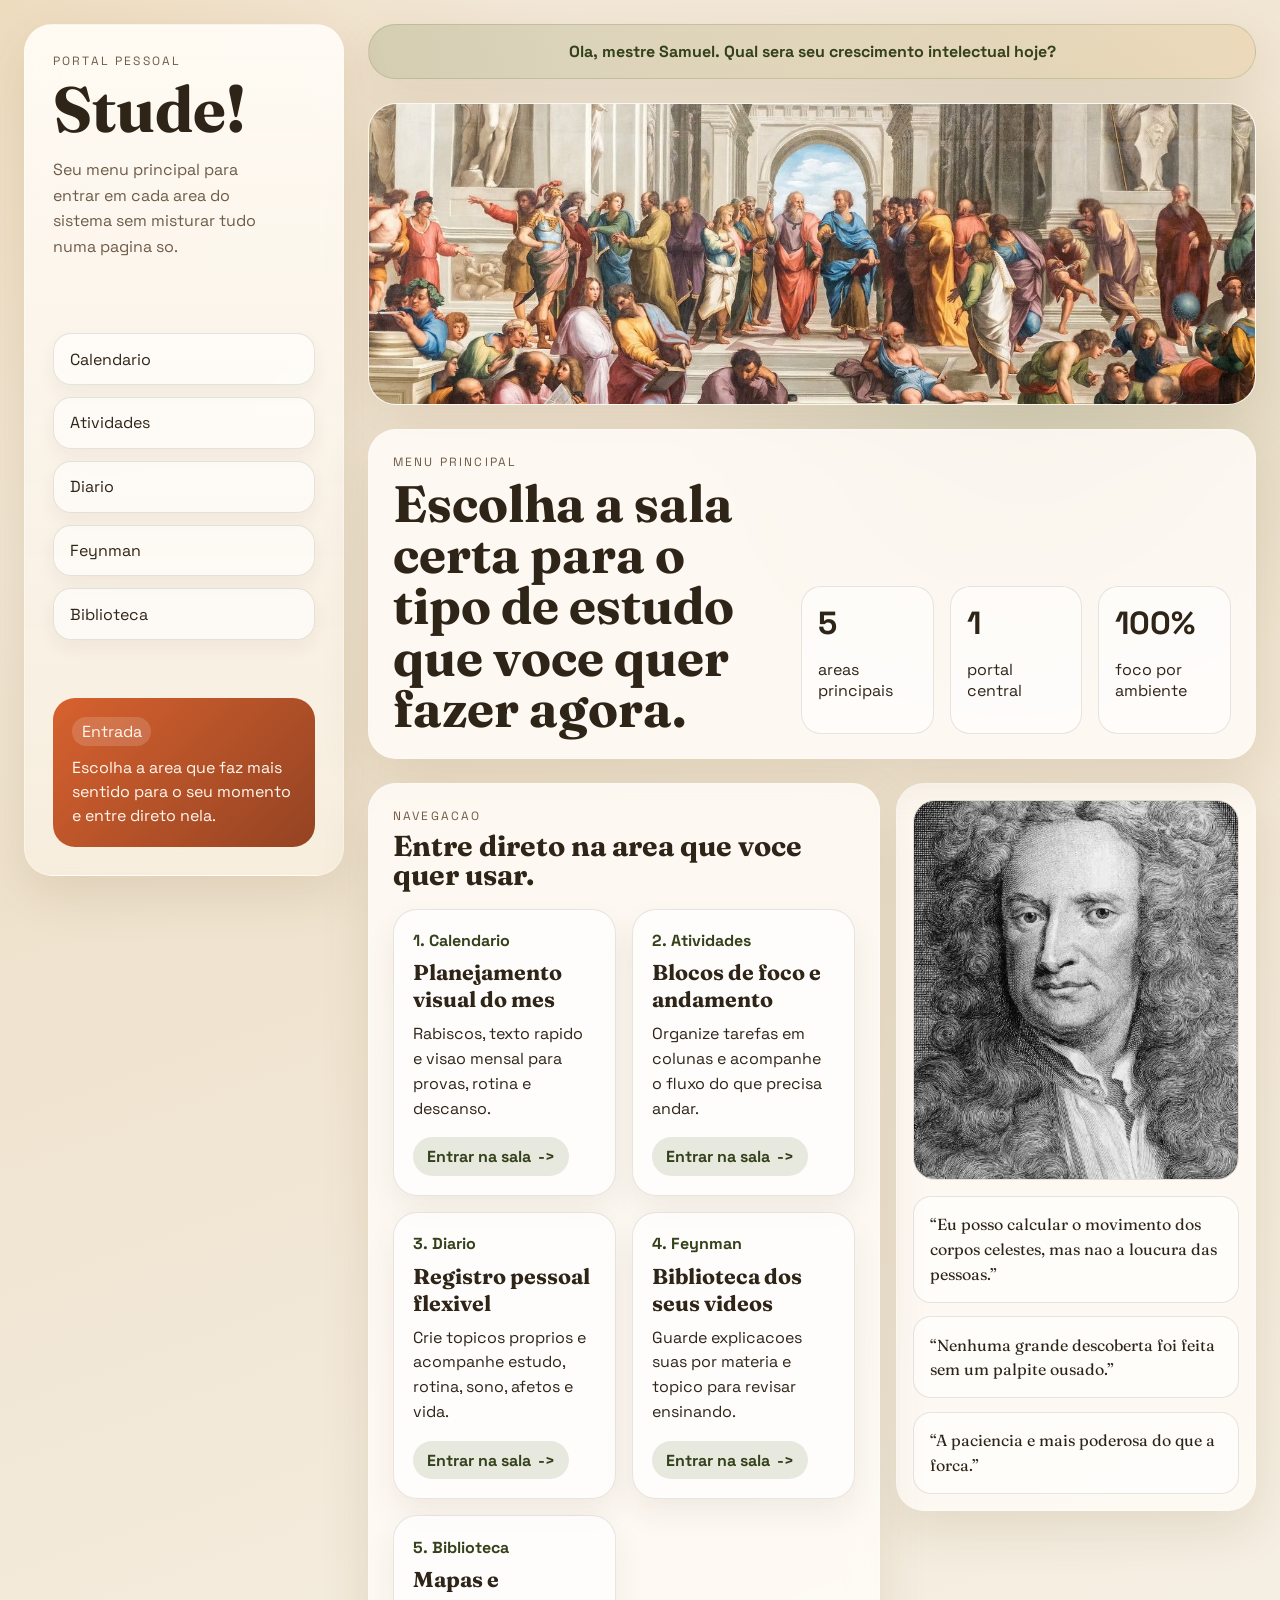
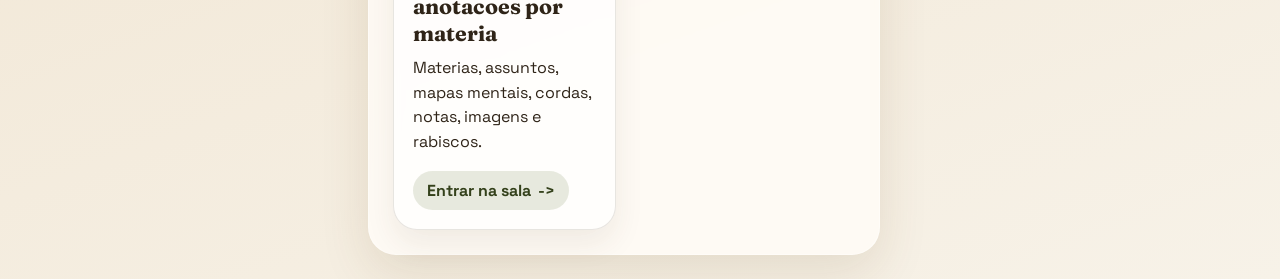
==== index.html @ 083d80e5 "Add files via upload" ====
<!DOCTYPE html>
<html lang="pt-BR">
  <head>
    <meta charset="UTF-8" />
    <meta name="viewport" content="width=device-width, initial-scale=1.0" />
    <title>Stude! | Menu Principal</title>
    <link rel="preconnect" href="https://fonts.googleapis.com" />
    <link rel="preconnect" href="https://fonts.gstatic.com" crossorigin />
    <link
      href="https://fonts.googleapis.com/css2?family=Space+Grotesk:wght@400;500;700&family=Fraunces:opsz,wght@9..144,600;9..144,700&display=swap"
      rel="stylesheet"
    />
    <link rel="stylesheet" href="./styles/style.css" />
  </head>
  <body>
    <div class="page-shell">
      <aside class="sidebar">
        <div>
          <p class="eyebrow">Portal pessoal</p>
          <h1>Stude!</h1>
          <p class="sidebar-copy">
            Seu menu principal para entrar em cada area do sistema sem misturar tudo numa pagina so.
          </p>
        </div>

        <nav class="section-nav" aria-label="Areas do site">
          <a href="./Calendario/index.html">Calendario</a>
          <a href="./Atividades/index.html">Atividades</a>
          <a href="./Diario/index.html">Diario</a>
          <a href="./Biblioteca de Feynman/index.html">Feynman</a>
          <a href="./Biblioteca de anotações/index.html">Biblioteca</a>
        </nav>

        <div class="insight-card">
          <span class="insight-label">Entrada</span>
          <p class="insight-text">
            Escolha a area que faz mais sentido para o seu momento e entre direto nela.
          </p>
        </div>
      </aside>

      <main class="content">
        <section class="welcome-banner">
          <p>Ola, mestre Samuel. Qual sera seu crescimento intelectual hoje?</p>
        </section>

        <section class="hero-image-banner">
          <img src="./assets/images/Recorte.jpg" alt="Recorte de A Escola de Atenas" />
        </section>

        <section class="hero-card">
          <div>
            <p class="eyebrow">Menu principal</p>
            <h2>Escolha a sala certa para o tipo de estudo que voce quer fazer agora.</h2>
          </div>
          <div class="hero-metrics portal-stats">
            <article>
              <span>5</span>
              <p>areas principais</p>
            </article>
            <article>
              <span>1</span>
              <p>portal central</p>
            </article>
            <article>
              <span>100%</span>
              <p>foco por ambiente</p>
            </article>
          </div>
        </section>

        <section class="home-layout">
          <section class="panel">
            <div class="panel-heading">
              <div>
                <p class="eyebrow">Navegacao</p>
                <h3>Entre direto na area que voce quer usar.</h3>
              </div>
            </div>

            <div class="portal-grid">
              <a class="portal-card" href="./Calendario/index.html">
                <p class="portal-kicker">1. Calendario</p>
                <h4>Planejamento visual do mes</h4>
                <p>Rabiscos, texto rapido e visao mensal para provas, rotina e descanso.</p>
                <span class="portal-action">Entrar na sala</span>
              </a>

              <a class="portal-card" href="./Atividades/index.html">
                <p class="portal-kicker">2. Atividades</p>
                <h4>Blocos de foco e andamento</h4>
                <p>Organize tarefas em colunas e acompanhe o fluxo do que precisa andar.</p>
                <span class="portal-action">Entrar na sala</span>
              </a>

              <a class="portal-card" href="./Diario/index.html">
                <p class="portal-kicker">3. Diario</p>
                <h4>Registro pessoal flexivel</h4>
                <p>Crie topicos proprios e acompanhe estudo, rotina, sono, afetos e vida.</p>
                <span class="portal-action">Entrar na sala</span>
              </a>

              <a class="portal-card" href="./Biblioteca de Feynman/index.html">
                <p class="portal-kicker">4. Feynman</p>
                <h4>Biblioteca dos seus videos</h4>
                <p>Guarde explicacoes suas por materia e topico para revisar ensinando.</p>
                <span class="portal-action">Entrar na sala</span>
              </a>

              <a class="portal-card" href="./Biblioteca de anotações/index.html">
                <p class="portal-kicker">5. Biblioteca</p>
                <h4>Mapas e anotacoes por materia</h4>
                <p>Materias, assuntos, mapas mentais, cordas, notas, imagens e rabiscos.</p>
                <span class="portal-action">Entrar na sala</span>
              </a>
            </div>
          </section>

          <aside class="quote-panel">
            <div class="quote-card">
              <img src="./assets/images/IsaacNewton.jpg" alt="Isaac Newton" />
              <div class="quote-list">
                <blockquote>
                  “Eu posso calcular o movimento dos corpos celestes, mas nao a loucura das pessoas.”
                </blockquote>
                <blockquote>
                  “Nenhuma grande descoberta foi feita sem um palpite ousado.”
                </blockquote>
                <blockquote>
                  “A paciencia e mais poderosa do que a forca.”
                </blockquote>
              </div>
            </div>
          </aside>
        </section>
      </main>
    </div>
  </body>
</html>
---- styles/style.css ----
:root {
  --bg: #f5efe4;
  --bg-soft: #fbf6ee;
  --card: rgba(255, 252, 247, 0.85);
  --card-strong: #fffdf8;
  --line: rgba(61, 43, 24, 0.12);
  --text: #2f2418;
  --muted: #6e5c48;
  --accent: #556b2f;
  --accent-dark: #34411b;
  --sage: #688b68;
  --gold: #d6a54a;
  --shadow: 0 18px 50px rgba(97, 62, 20, 0.12);
  --radius-xl: 28px;
  --radius-lg: 20px;
  --radius-md: 14px;
}

* {
  box-sizing: border-box;
}

html {
  scroll-behavior: smooth;
}

body {
  margin: 0;
  min-height: 100vh;
  color: var(--text);
  font-family: "Space Grotesk", sans-serif;
  background:
    radial-gradient(circle at top left, rgba(214, 165, 74, 0.2), transparent 25%),
    radial-gradient(circle at 80% 20%, rgba(104, 139, 104, 0.18), transparent 20%),
    linear-gradient(160deg, #f4eadc 0%, #efe2cd 38%, #f7f2e8 100%);
}

button,
input,
select,
textarea {
  font: inherit;
}

button {
  cursor: pointer;
  border: 0;
  border-radius: 999px;
  background: var(--accent);
  color: #fff8f0;
  padding: 0.85rem 1.2rem;
  transition: transform 180ms ease, box-shadow 180ms ease, background 180ms ease;
}

button:hover {
  transform: translateY(-1px);
  box-shadow: 0 10px 20px rgba(52, 65, 27, 0.22);
}

button:disabled {
  cursor: not-allowed;
  opacity: 0.45;
  box-shadow: none;
  transform: none;
}

.ghost-button {
  background: rgba(255, 255, 255, 0.6);
  color: var(--text);
  border: 1px solid var(--line);
}

input,
select,
textarea {
  width: 100%;
  border: 1px solid var(--line);
  background: rgba(255, 255, 255, 0.72);
  border-radius: 16px;
  padding: 0.9rem 1rem;
  color: var(--text);
}

textarea {
  resize: vertical;
}

.page-shell {
  display: grid;
  grid-template-columns: 320px 1fr;
  gap: 1.5rem;
  padding: 1.5rem;
}

.sidebar,
.hero-card,
.panel {
  border: 1px solid rgba(255, 255, 255, 0.35);
  box-shadow: var(--shadow);
  backdrop-filter: blur(14px);
}

.sidebar {
  position: sticky;
  top: 1.5rem;
  align-self: start;
  min-height: calc(100vh - 3rem);
  padding: 1.75rem;
  border-radius: var(--radius-xl);
  background:
    linear-gradient(180deg, rgba(255, 251, 245, 0.95), rgba(247, 238, 223, 0.9));
  display: flex;
  flex-direction: column;
  justify-content: space-between;
}

.eyebrow {
  margin: 0 0 0.5rem;
  text-transform: uppercase;
  letter-spacing: 0.18em;
  font-size: 0.75rem;
  color: var(--muted);
}

.sidebar h1,
.hero-card h2,
.panel h3 {
  font-family: "Fraunces", serif;
  line-height: 1;
  margin: 0;
}

.sidebar h1 {
  font-size: clamp(2.8rem, 5vw, 4rem);
}

.sidebar-copy {
  color: var(--muted);
  line-height: 1.6;
  max-width: 22ch;
}

.section-nav {
  display: grid;
  gap: 0.75rem;
  margin: 2rem 0;
}

.section-nav a {
  display: flex;
  align-items: center;
  justify-content: space-between;
  color: var(--text);
  text-decoration: none;
  padding: 0.9rem 1rem;
  border-radius: 18px;
  background: rgba(255, 255, 255, 0.58);
  border: 1px solid var(--line);
  box-shadow: 0 8px 18px rgba(77, 55, 25, 0.06);
  transition: transform 180ms ease, box-shadow 180ms ease, border-color 180ms ease;
}

.section-nav a:hover {
  transform: translateY(-2px);
  box-shadow: 0 14px 24px rgba(77, 55, 25, 0.1);
  border-color: rgba(85, 107, 47, 0.3);
}

.insight-card {
  background: linear-gradient(135deg, rgba(212, 85, 31, 0.92), rgba(139, 52, 18, 0.92));
  color: #fff8ef;
  padding: 1.2rem;
  border-radius: 22px;
}

.insight-label {
  display: inline-block;
  margin-bottom: 0.6rem;
  padding: 0.25rem 0.6rem;
  border-radius: 999px;
  background: rgba(255, 255, 255, 0.15);
}

.insight-text {
  margin: 0;
  line-height: 1.5;
}

.content {
  display: grid;
  gap: 1.5rem;
}

.hero-image-banner {
  overflow: hidden;
  border-radius: var(--radius-xl);
  border: 1px solid rgba(255, 255, 255, 0.35);
  box-shadow: var(--shadow);
  background: rgba(255, 252, 247, 0.72);
  min-height: 220px;
}

.hero-image-banner img {
  display: block;
  width: 100%;
  height: 300px;
  object-fit: cover;
  object-position: center 36%;
}

.welcome-banner {
  padding: 1rem 1.4rem;
  border-radius: 999px;
  background: linear-gradient(90deg, rgba(85, 107, 47, 0.18), rgba(214, 165, 74, 0.18));
  border: 1px solid rgba(85, 107, 47, 0.18);
  box-shadow: var(--shadow);
}

.welcome-banner p {
  margin: 0;
  text-align: center;
  font-weight: 700;
  color: var(--accent-dark);
}

.hero-card,
.panel {
  background: var(--card);
  border-radius: var(--radius-xl);
  padding: 1.5rem;
}

.hero-card {
  display: flex;
  justify-content: space-between;
  gap: 1rem;
  align-items: end;
}

.hero-card h2 {
  max-width: 12ch;
  font-size: clamp(2rem, 4vw, 3.5rem);
}

.hero-metrics {
  display: grid;
  grid-template-columns: repeat(3, minmax(110px, 1fr));
  gap: 1rem;
  width: min(460px, 100%);
}

.hero-metrics article {
  padding: 1rem;
  border-radius: 20px;
  background: rgba(255, 255, 255, 0.62);
  border: 1px solid var(--line);
}

.hero-metrics span {
  display: block;
  font-size: 2rem;
  font-weight: 700;
}

.portal-grid {
  display: grid;
  grid-template-columns: repeat(auto-fit, minmax(220px, 1fr));
  gap: 1rem;
}

.home-layout {
  display: grid;
  grid-template-columns: minmax(0, 1.4fr) 360px;
  gap: 1rem;
  align-items: start;
}

.portal-card {
  display: block;
  padding: 1.2rem;
  border-radius: 24px;
  text-decoration: none;
  color: var(--text);
  background: rgba(255, 255, 255, 0.68);
  border: 1px solid var(--line);
  box-shadow: 0 14px 30px rgba(77, 55, 25, 0.08);
  transition: transform 180ms ease, box-shadow 180ms ease, border-color 180ms ease;
}

.portal-card:hover {
  transform: translateY(-4px);
  box-shadow: 0 18px 34px rgba(77, 55, 25, 0.14);
  border-color: rgba(85, 107, 47, 0.28);
}

.portal-card h4 {
  margin: 0.35rem 0 0.55rem;
  font-size: 1.35rem;
  font-family: "Fraunces", serif;
}

.portal-card p {
  margin: 0;
  line-height: 1.55;
}

.portal-kicker {
  color: var(--accent-dark);
  font-weight: 700;
}

.portal-action {
  display: inline-flex;
  align-items: center;
  gap: 0.45rem;
  margin-top: 1rem;
  padding: 0.55rem 0.85rem;
  border-radius: 999px;
  background: rgba(85, 107, 47, 0.14);
  color: var(--accent-dark);
  font-weight: 700;
}

.portal-action::after {
  content: "->";
}

.quote-panel {
  display: grid;
}

.quote-card {
  padding: 1rem;
  border-radius: var(--radius-xl);
  background: rgba(255, 252, 247, 0.82);
  border: 1px solid rgba(255, 255, 255, 0.35);
  box-shadow: var(--shadow);
}

.quote-card img {
  display: block;
  width: 100%;
  height: 380px;
  object-fit: cover;
  object-position: center top;
  border-radius: 22px;
  border: 1px solid var(--line);
}

.quote-list {
  display: grid;
  gap: 0.85rem;
  margin-top: 1rem;
}

.quote-list blockquote {
  margin: 0;
  padding: 0.95rem 1rem;
  border-radius: 18px;
  background: rgba(255, 255, 255, 0.64);
  border: 1px solid var(--line);
  color: var(--text);
  line-height: 1.55;
  font-family: "Fraunces", serif;
  font-size: 1rem;
}

.panel-heading {
  display: flex;
  justify-content: space-between;
  gap: 1rem;
  align-items: start;
  margin-bottom: 1.2rem;
}

.panel-heading h3 {
  font-size: clamp(1.8rem, 2vw, 2.4rem);
}

.month-controls,
.task-form,
.video-form,
.video-toolbar {
  display: flex;
  gap: 0.75rem;
  align-items: center;
  flex-wrap: wrap;
}

.calendar-layout {
  display: grid;
  grid-template-columns: 1.4fr 320px;
  gap: 1rem;
}

.calendar-surface {
  position: relative;
  min-height: 620px;
  border-radius: 26px;
  overflow: hidden;
  border: 1px solid var(--line);
  background:
    linear-gradient(180deg, rgba(255, 255, 255, 0.95), rgba(250, 243, 232, 0.92));
}

.calendar-grid {
  position: relative;
  z-index: 1;
  display: grid;
  grid-template-columns: repeat(7, minmax(0, 1fr));
  grid-auto-rows: 1fr;
  height: 100%;
}

.calendar-weekday,
.calendar-day {
  padding: 0.9rem;
  border-right: 1px solid var(--line);
  border-bottom: 1px solid var(--line);
}

.calendar-weekday {
  min-height: 64px;
  background: rgba(212, 85, 31, 0.08);
  font-size: 0.82rem;
  text-transform: uppercase;
  letter-spacing: 0.12em;
}

.calendar-day {
  min-height: 110px;
}

.calendar-day.muted {
  color: rgba(47, 36, 24, 0.35);
  background: rgba(255, 255, 255, 0.4);
}

.calendar-day strong {
  display: inline-flex;
  width: 2rem;
  height: 2rem;
  border-radius: 999px;
  align-items: center;
  justify-content: center;
}

.calendar-day.today strong {
  background: rgba(104, 139, 104, 0.16);
  color: var(--sage);
}

#calendarCanvas {
  position: absolute;
  inset: 0;
  z-index: 2;
  width: 100%;
  height: 100%;
  touch-action: none;
}

.toolbox {
  display: grid;
  gap: 0.9rem;
  align-content: start;
  padding: 1rem;
  border-radius: 22px;
  background: rgba(255, 255, 255, 0.6);
  border: 1px solid var(--line);
}

.toolbox label {
  display: grid;
  gap: 0.5rem;
  font-size: 0.95rem;
  color: var(--muted);
}

.tool-actions {
  display: grid;
  gap: 0.75rem;
}

.board {
  display: grid;
  grid-template-columns: repeat(3, minmax(0, 1fr));
  gap: 1rem;
}

.board-column {
  background: rgba(255, 255, 255, 0.56);
  border: 1px solid var(--line);
  border-radius: 22px;
  padding: 1rem;
  min-height: 340px;
}

.board-column header {
  display: flex;
  justify-content: space-between;
  align-items: center;
  margin-bottom: 1rem;
}

.column-title {
  font-weight: 700;
  margin: 0;
}

.column-count {
  background: rgba(104, 139, 104, 0.14);
  color: var(--sage);
  border-radius: 999px;
  padding: 0.2rem 0.6rem;
}

.task-list {
  min-height: 220px;
  display: grid;
  gap: 0.8rem;
}

.task-card {
  border-radius: 18px;
  background: var(--card-strong);
  border: 1px solid var(--line);
  padding: 0.95rem;
  box-shadow: 0 10px 18px rgba(77, 55, 25, 0.08);
}

.task-card[draggable="true"] {
  cursor: grab;
}

.task-meta {
  display: flex;
  justify-content: space-between;
  gap: 0.5rem;
  color: var(--muted);
  font-size: 0.88rem;
}

.task-card p {
  margin: 0.35rem 0 0;
}

.card-actions {
  display: flex;
  justify-content: flex-end;
  margin-top: 0.8rem;
}

.inline-remove {
  padding: 0.45rem 0.8rem;
  font-size: 0.85rem;
  background: rgba(47, 36, 24, 0.08);
  color: var(--text);
  box-shadow: none;
}

.inline-remove:hover {
  box-shadow: none;
}

.journal-layout {
  display: grid;
  grid-template-columns: 360px 1fr;
  gap: 1rem;
}

.journal-form,
.journal-entries {
  background: rgba(255, 255, 255, 0.55);
  border: 1px solid var(--line);
  border-radius: 22px;
  padding: 1rem;
}

.journal-form {
  display: grid;
  gap: 0.85rem;
}

.journal-builder,
.journal-form label {
  display: grid;
  gap: 0.45rem;
  color: var(--muted);
}

.journal-builder {
  padding: 1rem;
  border-radius: 18px;
  background: rgba(255, 255, 255, 0.52);
  border: 1px solid var(--line);
}

.journal-builder-header {
  display: grid;
  gap: 0.75rem;
}

.journal-builder-header p {
  margin: 0;
  font-weight: 700;
  color: var(--text);
}

.journal-topic-actions {
  display: flex;
  gap: 0.75rem;
  flex-wrap: wrap;
}

.journal-topic-actions input {
  flex: 1 1 220px;
}

.journal-dynamic-fields {
  display: grid;
  gap: 0.85rem;
}

.journal-field-card {
  display: grid;
  gap: 0.45rem;
}

.journal-field-header {
  display: flex;
  align-items: center;
  justify-content: space-between;
  gap: 0.75rem;
}

.journal-field-header span {
  font-weight: 700;
  color: var(--text);
}

.journal-entries {
  display: grid;
  gap: 0.9rem;
}

.journal-topics {
  display: grid;
  gap: 0.55rem;
  margin-top: 0.8rem;
}

.journal-entry,
.video-card {
  border-radius: 20px;
  background: var(--card-strong);
  padding: 1rem;
  border: 1px solid var(--line);
}

.journal-entry h4,
.video-card h4 {
  margin: 0 0 0.4rem;
  font-size: 1.05rem;
}

.journal-entry p,
.video-card p {
  margin: 0.35rem 0;
  line-height: 1.5;
}

.entry-date,
.video-subject {
  color: var(--accent-dark);
  font-weight: 700;
}

.video-library {
  display: grid;
  grid-template-columns: repeat(auto-fit, minmax(230px, 1fr));
  gap: 1rem;
}

.video-tags {
  display: flex;
  gap: 0.45rem;
  flex-wrap: wrap;
  margin-top: 0.75rem;
}

.video-tags span {
  padding: 0.3rem 0.6rem;
  border-radius: 999px;
  background: rgba(214, 165, 74, 0.18);
  color: #8a661f;
  font-size: 0.84rem;
}

.video-link {
  display: inline-flex;
  margin-top: 0.85rem;
  color: var(--accent-dark);
  font-weight: 700;
  text-decoration: none;
}

.hidden {
  display: none !important;
}

.empty-state {
  padding: 1.5rem;
  border-radius: 18px;
  border: 1px dashed rgba(61, 43, 24, 0.18);
  color: var(--muted);
  background: rgba(255, 255, 255, 0.4);
}

.notes-layout {
  display: grid;
  grid-template-columns: 260px minmax(0, 1fr) 340px;
  gap: 1rem;
}

.notes-sidebar-card,
.notes-panel-card,
.notes-workspace,
.map-stage-shell {
  background: rgba(255, 255, 255, 0.58);
  border: 1px solid var(--line);
  border-radius: 22px;
}

.notes-sidebar-card,
.notes-panel-card {
  padding: 1rem;
}

.notes-sidebar-header h4,
.notes-workspace-header h4,
.subject-notes-header h4 {
  margin: 0;
  font-size: 1.2rem;
  font-family: "Fraunces", serif;
}

.notes-category {
  margin-top: 1rem;
}

.notes-category-toggle {
  width: 100%;
  text-align: left;
  background: rgba(255, 255, 255, 0.72);
  color: var(--text);
  border: 1px solid var(--line);
}

.notes-subject-list {
  display: grid;
  gap: 0.55rem;
  margin-top: 0.75rem;
}

.subject-chip {
  width: 100%;
  text-align: left;
  background: rgba(255, 248, 240, 0.95);
  color: var(--text);
  border: 1px solid transparent;
  box-shadow: none;
}

.subject-chip.active {
  border-color: rgba(212, 85, 31, 0.4);
  background: rgba(212, 85, 31, 0.12);
}

.notes-subject-add {
  display: grid;
  gap: 0.6rem;
  margin-top: 0.75rem;
}

.notes-workspace {
  padding: 1rem;
  display: grid;
  gap: 1rem;
  min-width: 0;
}

.notes-workspace-header {
  display: flex;
  justify-content: space-between;
  gap: 1rem;
  align-items: start;
}

.topic-bar {
  display: flex;
  justify-content: space-between;
  gap: 1rem;
  align-items: center;
  padding: 0.9rem 1rem;
  border-radius: 18px;
  background: rgba(255, 255, 255, 0.55);
  border: 1px solid var(--line);
}

.topic-bar strong {
  display: block;
  font-size: 1.05rem;
}

.topic-actions {
  display: flex;
  gap: 0.75rem;
  align-items: center;
  flex-wrap: wrap;
}

.topic-actions select,
.topic-actions input {
  min-width: 180px;
}

.workspace-meta {
  margin: 0.3rem 0 0;
  color: var(--muted);
}

.node-creator,
.exact-sketch-tools,
.notes-editor-controls,
.notes-editor-toolbar,
.notes-editor-actions {
  display: flex;
  gap: 0.75rem;
  flex-wrap: wrap;
  align-items: center;
}

.node-creator input {
  min-width: 180px;
}

.exact-sketch-tools {
  padding: 0.9rem 1rem;
  background: rgba(29, 78, 216, 0.08);
  border-radius: 18px;
}

.map-connection-status {
  color: var(--accent-dark);
  font-weight: 700;
}

.exact-sketch-tools label {
  display: grid;
  gap: 0.35rem;
  color: var(--muted);
}

.map-stage-shell {
  padding: 0.8rem;
  overflow: hidden;
  min-width: 0;
}

.map-stage {
  position: relative;
  overflow: auto;
  width: 100%;
  height: 680px;
  border-radius: 20px;
  background:
    linear-gradient(rgba(61, 43, 24, 0.06) 1px, transparent 1px),
    linear-gradient(90deg, rgba(61, 43, 24, 0.06) 1px, transparent 1px),
    linear-gradient(180deg, rgba(255, 255, 255, 0.94), rgba(248, 241, 229, 0.95));
  background-size: 32px 32px, 32px 32px, auto;
}

.map-stage:fullscreen {
  width: 100vw;
  height: 100vh;
  padding: 1rem;
  border-radius: 0;
  background:
    linear-gradient(rgba(61, 43, 24, 0.06) 1px, transparent 1px),
    linear-gradient(90deg, rgba(61, 43, 24, 0.06) 1px, transparent 1px),
    linear-gradient(180deg, rgba(255, 255, 255, 0.98), rgba(248, 241, 229, 0.98));
  background-size: 32px 32px, 32px 32px, auto;
}

.map-viewport {
  position: relative;
}

.map-plane {
  position: relative;
  width: 1800px;
  height: 1200px;
  isolation: isolate;
  transform-origin: top left;
}

.map-connections {
  position: absolute;
  inset: 0;
  width: 100%;
  height: 100%;
  z-index: 1;
  pointer-events: none;
}

.map-node {
  position: absolute;
  width: 220px;
  min-height: 110px;
  border-radius: 20px;
  padding: 0.95rem;
  background: rgba(255, 253, 248, 0.96);
  border: 1px solid var(--line);
  box-shadow: 0 12px 25px rgba(77, 55, 25, 0.12);
  user-select: none;
  z-index: 3;
  overflow: hidden;
  border-left: 8px solid var(--node-color, var(--accent));
}

.map-node.active {
  outline: 2px solid rgba(212, 85, 31, 0.38);
}

.map-node.pending-link {
  outline: 2px dashed rgba(29, 78, 216, 0.5);
}

.map-node-header {
  display: flex;
  justify-content: space-between;
  gap: 0.5rem;
  align-items: start;
}

.map-node-header strong {
  display: block;
  font-size: 1rem;
}

.map-node-header span {
  color: var(--muted);
  font-size: 0.8rem;
}

.map-node-body {
  margin-top: 0.8rem;
  color: var(--muted);
  line-height: 1.45;
  white-space: pre-wrap;
}

.map-node-image {
  width: 100%;
  height: 120px;
  object-fit: cover;
  border-radius: 14px;
  margin-top: 0.8rem;
  border: 1px solid rgba(61, 43, 24, 0.12);
}

.map-node-actions {
  display: flex;
  justify-content: space-between;
  gap: 0.5rem;
  margin-top: 0.85rem;
}

.map-node-actions button {
  padding: 0.4rem 0.7rem;
}

.map-node-resize {
  position: absolute;
  right: 8px;
  bottom: 8px;
  width: 18px;
  height: 18px;
  border-radius: 6px;
  border: 1px solid rgba(61, 43, 24, 0.18);
  background:
    linear-gradient(135deg, transparent 0 45%, rgba(61, 43, 24, 0.22) 45% 55%, transparent 55% 100%);
  cursor: nwse-resize;
}

.map-sketch-canvas {
  position: absolute;
  inset: 0;
  width: 100%;
  height: 100%;
  pointer-events: auto;
  z-index: 0;
}

.map-connection-path {
  cursor: pointer;
  pointer-events: stroke;
  transition: stroke 160ms ease, stroke-width 160ms ease;
}

.map-connection-path:hover {
  stroke: rgba(212, 85, 31, 0.8);
  stroke-width: 5;
}

.notes-panel-card {
  display: grid;
  gap: 1rem;
}

.note-editor {
  min-height: 220px;
  padding: 1rem;
  border-radius: 18px;
  border: 1px solid var(--line);
  background: rgba(255, 255, 255, 0.76);
  overflow: auto;
}

.note-editor:empty::before {
  content: attr(data-placeholder);
  color: rgba(110, 92, 72, 0.7);
}

.subject-notes-list {
  display: grid;
  gap: 0.75rem;
}

.subject-note-item {
  padding: 0.95rem;
  border-radius: 18px;
  background: rgba(255, 253, 248, 0.95);
  border: 1px solid var(--line);
}

.subject-note-link {
  display: block;
  margin: 0;
  color: var(--accent-dark);
  font-weight: 700;
  cursor: pointer;
}

.subject-note-preview {
  margin: 0.55rem 0 0;
  color: var(--muted);
  line-height: 1.45;
}

.subject-note-meta {
  margin: 0.5rem 0 0;
  color: var(--muted);
  font-size: 0.85rem;
}

@media (max-width: 1100px) {
  .page-shell {
    grid-template-columns: 1fr;
  }

  .sidebar {
    position: static;
    min-height: auto;
  }

  .calendar-layout,
  .journal-layout,
  .notes-layout,
  .home-layout {
    grid-template-columns: 1fr;
  }
}

@media (max-width: 820px) {
  .hero-card,
  .panel-heading {
    flex-direction: column;
    align-items: stretch;
  }

  .hero-metrics,
  .board {
    grid-template-columns: 1fr;
  }

  .notes-workspace-header {
    flex-direction: column;
  }

  .topic-bar {
    flex-direction: column;
    align-items: stretch;
  }

  .page-shell {
    padding: 1rem;
  }

  .calendar-surface {
    min-height: 540px;
  }

  .hero-image-banner img {
    height: 220px;
  }
}
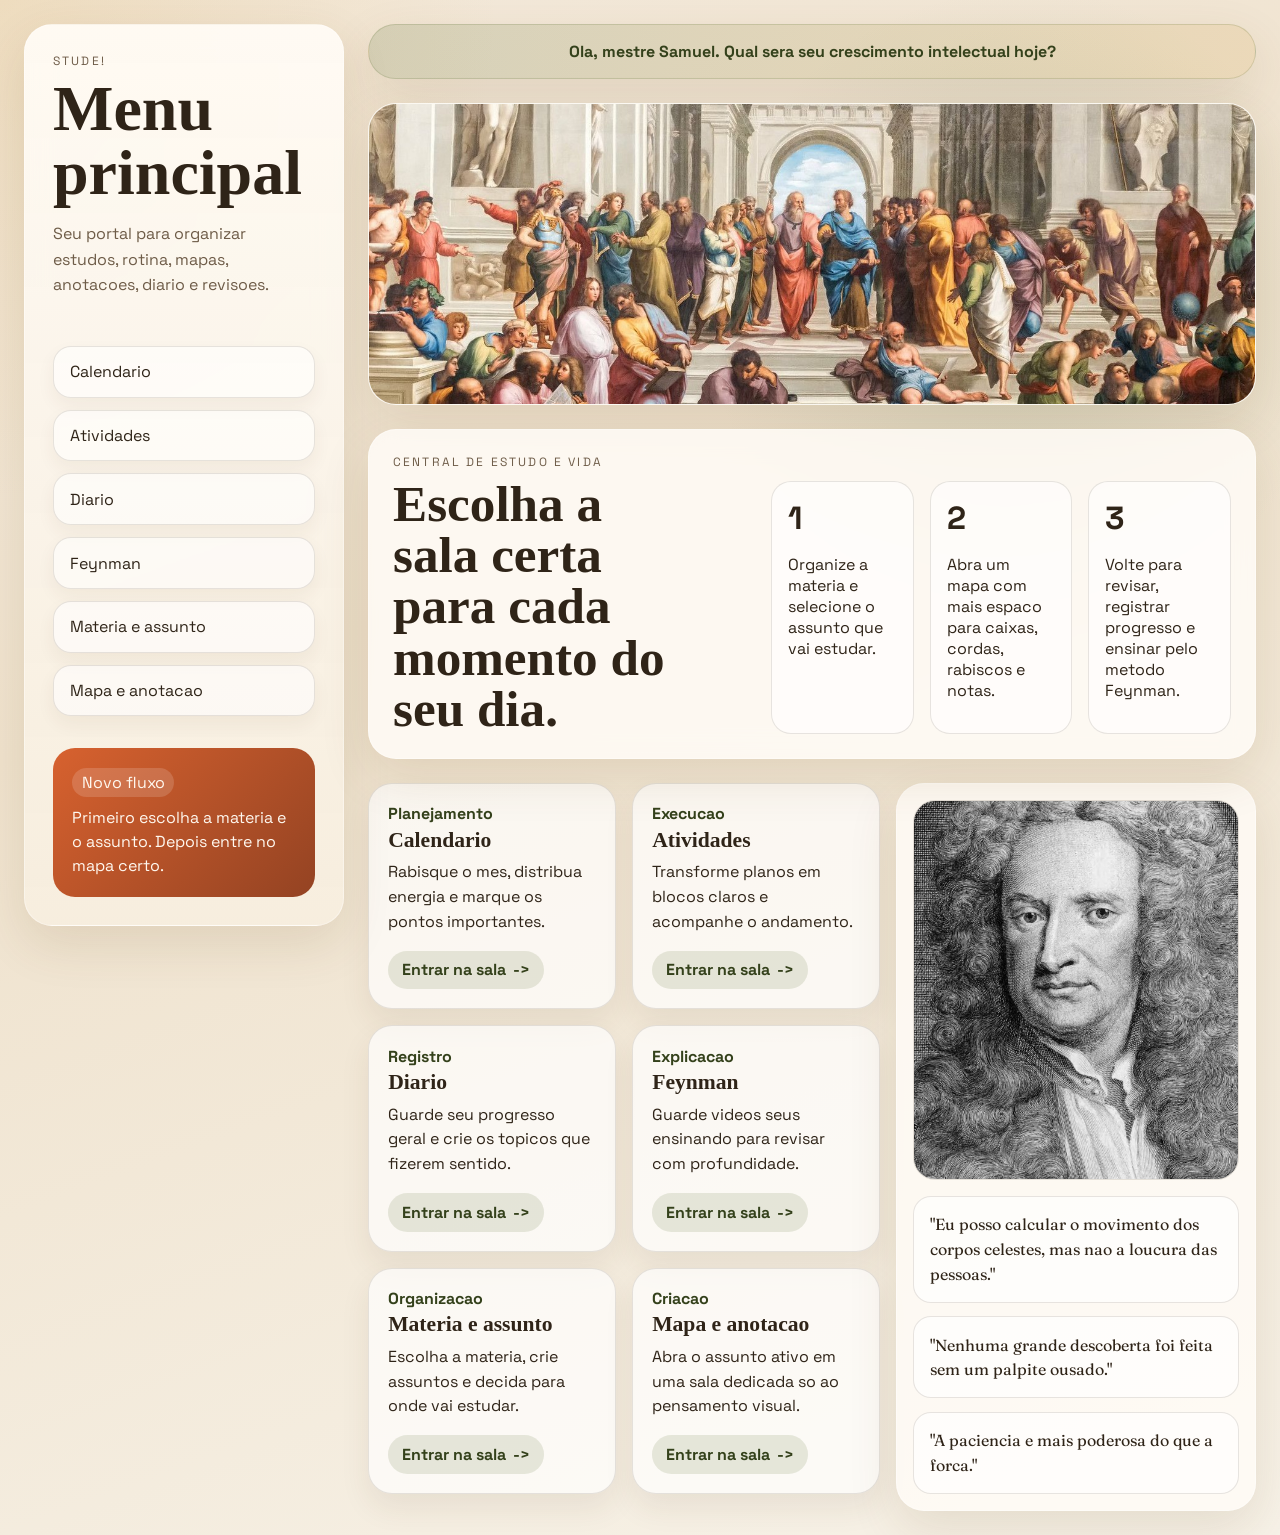
==== commit bcb6a10c: "Add files via upload" ====
--- a/index.html
+++ b/index.html
@@ -3,7 +3,7 @@
   <head>
     <meta charset="UTF-8" />
     <meta name="viewport" content="width=device-width, initial-scale=1.0" />
-    <title>Stude! | Menu Principal</title>
+    <title>Stude! | Inicio</title>
     <link rel="preconnect" href="https://fonts.googleapis.com" />
     <link rel="preconnect" href="https://fonts.gstatic.com" crossorigin />
     <link
@@ -16,26 +16,25 @@
     <div class="page-shell">
       <aside class="sidebar">
         <div>
-          <p class="eyebrow">Portal pessoal</p>
-          <h1>Stude!</h1>
+          <p class="eyebrow">Stude!</p>
+          <h1>Menu principal</h1>
           <p class="sidebar-copy">
-            Seu menu principal para entrar em cada area do sistema sem misturar tudo numa pagina so.
+            Seu portal para organizar estudos, rotina, mapas, anotacoes, diario e revisoes.
           </p>
         </div>
 
-        <nav class="section-nav" aria-label="Areas do site">
+        <nav class="section-nav" aria-label="Navegacao principal">
           <a href="./Calendario/index.html">Calendario</a>
           <a href="./Atividades/index.html">Atividades</a>
           <a href="./Diario/index.html">Diario</a>
-          <a href="./Biblioteca de Feynman/index.html">Feynman</a>
-          <a href="./Biblioteca de anotações/index.html">Biblioteca</a>
+          <a href="./Biblioteca%20de%20Feynman/index.html">Feynman</a>
+          <a href="./Mat%C3%A9ria%20e%20assunto/index.html">Materia e assunto</a>
+          <a href="./Anota%C3%A7%C3%A3o%20e%20mapa/index.html">Mapa e anotacao</a>
         </nav>
 
         <div class="insight-card">
-          <span class="insight-label">Entrada</span>
-          <p class="insight-text">
-            Escolha a area que faz mais sentido para o seu momento e entre direto nela.
-          </p>
+          <span class="insight-label">Novo fluxo</span>
+          <p class="insight-text">Primeiro escolha a materia e o assunto. Depois entre no mapa certo.</p>
         </div>
       </aside>
 
@@ -45,90 +44,83 @@
         </section>
 
         <section class="hero-image-banner">
-          <img src="./assets/images/Recorte.jpg" alt="Recorte de A Escola de Atenas" />
+          <img src="./assets/images/Recorte.jpg" alt="Recorte da Escola de Atenas" />
         </section>
 
         <section class="hero-card">
           <div>
-            <p class="eyebrow">Menu principal</p>
-            <h2>Escolha a sala certa para o tipo de estudo que voce quer fazer agora.</h2>
+            <p class="eyebrow">Central de estudo e vida</p>
+            <h2>Escolha a sala certa para cada momento do seu dia.</h2>
           </div>
-          <div class="hero-metrics portal-stats">
+
+          <div class="hero-metrics">
             <article>
-              <span>5</span>
-              <p>areas principais</p>
+              <span>1</span>
+              <p>Organize a materia e selecione o assunto que vai estudar.</p>
             </article>
             <article>
-              <span>1</span>
-              <p>portal central</p>
+              <span>2</span>
+              <p>Abra um mapa com mais espaco para caixas, cordas, rabiscos e notas.</p>
             </article>
             <article>
-              <span>100%</span>
-              <p>foco por ambiente</p>
+              <span>3</span>
+              <p>Volte para revisar, registrar progresso e ensinar pelo metodo Feynman.</p>
             </article>
           </div>
         </section>
 
         <section class="home-layout">
-          <section class="panel">
-            <div class="panel-heading">
-              <div>
-                <p class="eyebrow">Navegacao</p>
-                <h3>Entre direto na area que voce quer usar.</h3>
-              </div>
-            </div>
+          <section class="portal-grid">
+            <a class="portal-card" href="./Calendario/index.html">
+              <span class="portal-kicker">Planejamento</span>
+              <h4>Calendario</h4>
+              <p>Rabisque o mes, distribua energia e marque os pontos importantes.</p>
+              <span class="portal-action">Entrar na sala</span>
+            </a>
 
-            <div class="portal-grid">
-              <a class="portal-card" href="./Calendario/index.html">
-                <p class="portal-kicker">1. Calendario</p>
-                <h4>Planejamento visual do mes</h4>
-                <p>Rabiscos, texto rapido e visao mensal para provas, rotina e descanso.</p>
-                <span class="portal-action">Entrar na sala</span>
-              </a>
+            <a class="portal-card" href="./Atividades/index.html">
+              <span class="portal-kicker">Execucao</span>
+              <h4>Atividades</h4>
+              <p>Transforme planos em blocos claros e acompanhe o andamento.</p>
+              <span class="portal-action">Entrar na sala</span>
+            </a>
 
-              <a class="portal-card" href="./Atividades/index.html">
-                <p class="portal-kicker">2. Atividades</p>
-                <h4>Blocos de foco e andamento</h4>
-                <p>Organize tarefas em colunas e acompanhe o fluxo do que precisa andar.</p>
-                <span class="portal-action">Entrar na sala</span>
-              </a>
+            <a class="portal-card" href="./Diario/index.html">
+              <span class="portal-kicker">Registro</span>
+              <h4>Diario</h4>
+              <p>Guarde seu progresso geral e crie os topicos que fizerem sentido.</p>
+              <span class="portal-action">Entrar na sala</span>
+            </a>
 
-              <a class="portal-card" href="./Diario/index.html">
-                <p class="portal-kicker">3. Diario</p>
-                <h4>Registro pessoal flexivel</h4>
-                <p>Crie topicos proprios e acompanhe estudo, rotina, sono, afetos e vida.</p>
-                <span class="portal-action">Entrar na sala</span>
-              </a>
+            <a class="portal-card" href="./Biblioteca%20de%20Feynman/index.html">
+              <span class="portal-kicker">Explicacao</span>
+              <h4>Feynman</h4>
+              <p>Guarde videos seus ensinando para revisar com profundidade.</p>
+              <span class="portal-action">Entrar na sala</span>
+            </a>
 
-              <a class="portal-card" href="./Biblioteca de Feynman/index.html">
-                <p class="portal-kicker">4. Feynman</p>
-                <h4>Biblioteca dos seus videos</h4>
-                <p>Guarde explicacoes suas por materia e topico para revisar ensinando.</p>
-                <span class="portal-action">Entrar na sala</span>
-              </a>
+            <a class="portal-card" href="./Mat%C3%A9ria%20e%20assunto/index.html">
+              <span class="portal-kicker">Organizacao</span>
+              <h4>Materia e assunto</h4>
+              <p>Escolha a materia, crie assuntos e decida para onde vai estudar.</p>
+              <span class="portal-action">Entrar na sala</span>
+            </a>
 
-              <a class="portal-card" href="./Biblioteca de anotações/index.html">
-                <p class="portal-kicker">5. Biblioteca</p>
-                <h4>Mapas e anotacoes por materia</h4>
-                <p>Materias, assuntos, mapas mentais, cordas, notas, imagens e rabiscos.</p>
-                <span class="portal-action">Entrar na sala</span>
-              </a>
-            </div>
+            <a class="portal-card" href="./Anota%C3%A7%C3%A3o%20e%20mapa/index.html">
+              <span class="portal-kicker">Criacao</span>
+              <h4>Mapa e anotacao</h4>
+              <p>Abra o assunto ativo em uma sala dedicada so ao pensamento visual.</p>
+              <span class="portal-action">Entrar na sala</span>
+            </a>
           </section>
 
           <aside class="quote-panel">
             <div class="quote-card">
-              <img src="./assets/images/IsaacNewton.jpg" alt="Isaac Newton" />
+              <img src="./assets/images/IsaacNewton.jpg" alt="Retrato de Isaac Newton" />
               <div class="quote-list">
-                <blockquote>
-                  “Eu posso calcular o movimento dos corpos celestes, mas nao a loucura das pessoas.”
-                </blockquote>
-                <blockquote>
-                  “Nenhuma grande descoberta foi feita sem um palpite ousado.”
-                </blockquote>
-                <blockquote>
-                  “A paciencia e mais poderosa do que a forca.”
-                </blockquote>
+                <blockquote>"Eu posso calcular o movimento dos corpos celestes, mas nao a loucura das pessoas."</blockquote>
+                <blockquote>"Nenhuma grande descoberta foi feita sem um palpite ousado."</blockquote>
+                <blockquote>"A paciencia e mais poderosa do que a forca."</blockquote>
               </div>
             </div>
           </aside>
--- a/styles/style.css
+++ b/styles/style.css
@@ -124,8 +124,12 @@
 
 .sidebar h1,
 .hero-card h2,
+.portal-card h4,
+.notes-sidebar-header h4,
+.notes-workspace-header h4,
+.subject-notes-header h4,
 .panel h3 {
-  font-family: "Fraunces", serif;
+  font-family: "Bell MT", "Times New Roman", serif;
   line-height: 1;
   margin: 0;
 }
@@ -296,7 +300,6 @@
 .portal-card h4 {
   margin: 0.35rem 0 0.55rem;
   font-size: 1.35rem;
-  font-family: "Fraunces", serif;
 }
 
 .portal-card p {
@@ -817,6 +820,32 @@
   gap: 0.75rem;
   align-items: center;
   flex-wrap: wrap;
+}
+
+.organizer-panel {
+  display: grid;
+  gap: 1rem;
+  align-content: start;
+}
+
+.organizer-actions {
+  display: flex;
+  gap: 0.75rem;
+  flex-wrap: wrap;
+  align-items: center;
+}
+
+.organizer-actions select,
+.organizer-actions input {
+  min-width: 180px;
+  flex: 1 1 180px;
+}
+
+.text-link-button {
+  display: inline-flex;
+  align-items: center;
+  justify-content: center;
+  text-decoration: none;
 }
 
 .topic-actions select,
